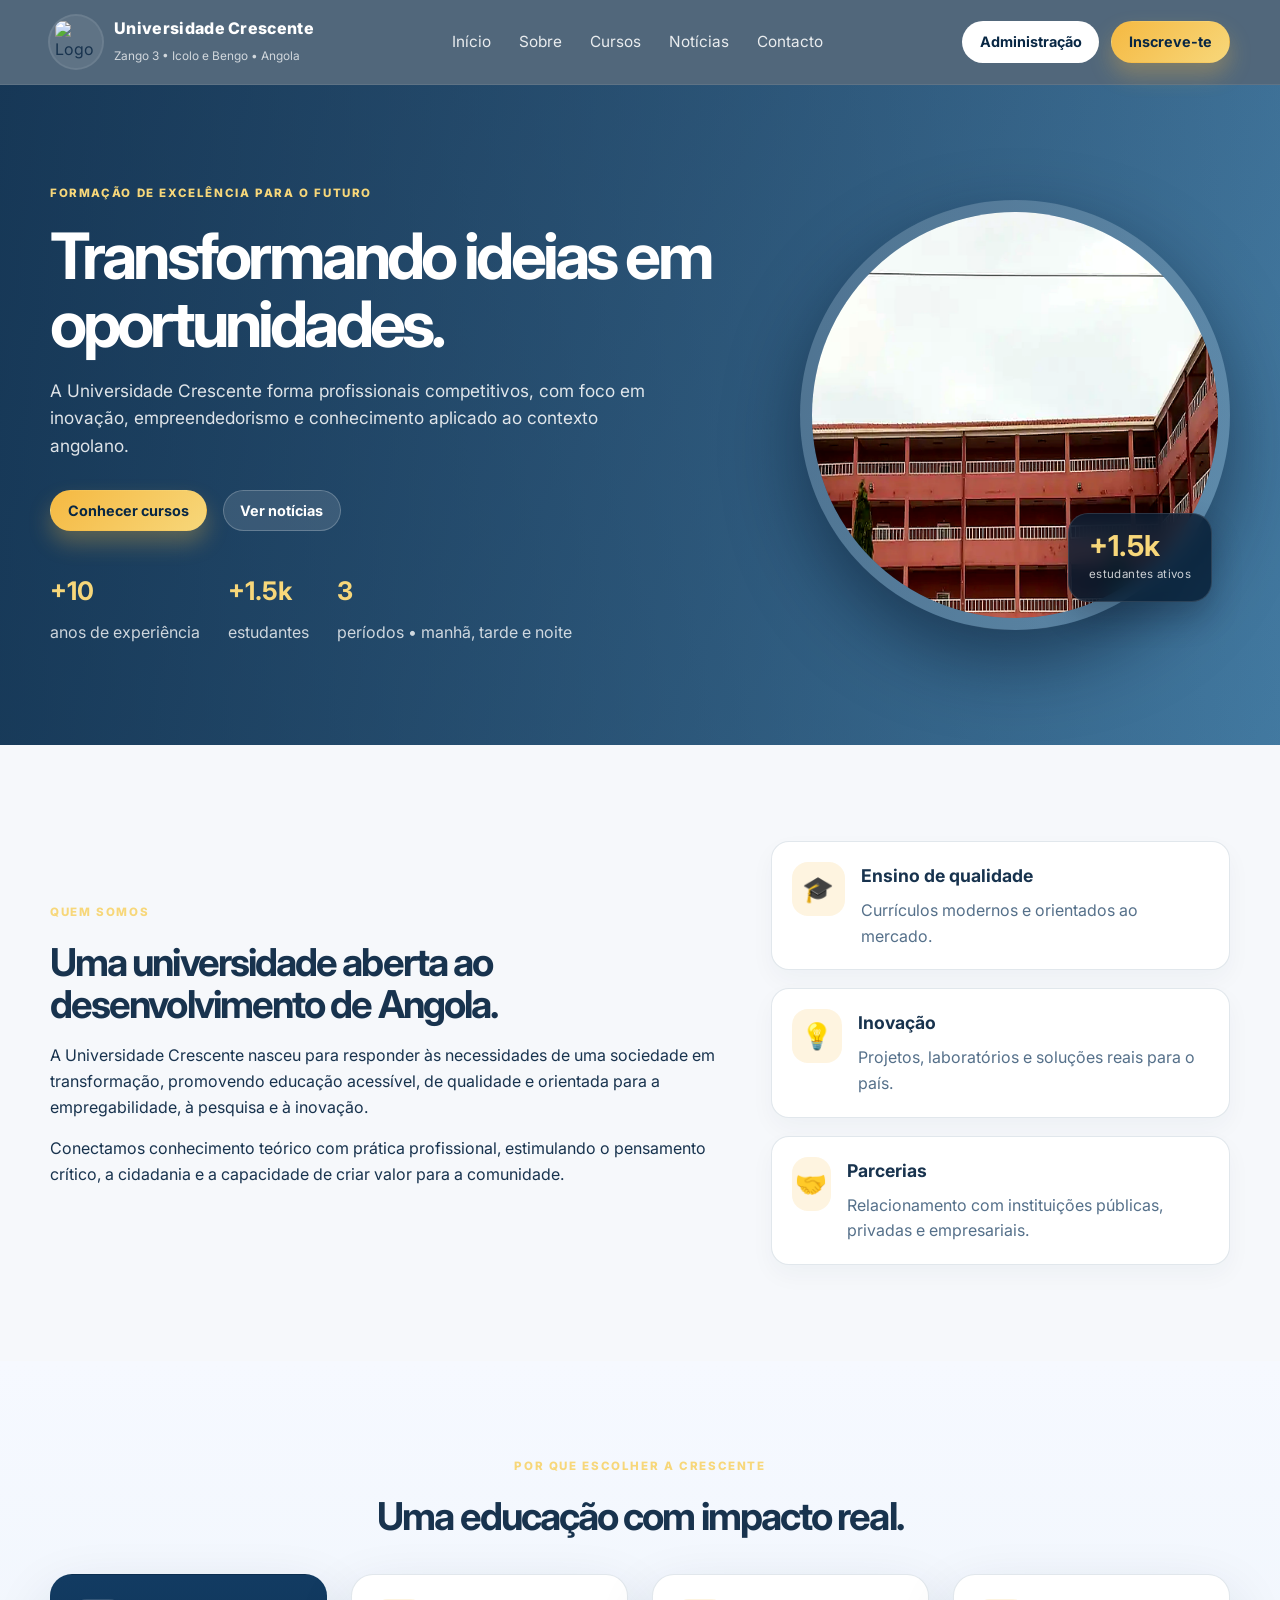
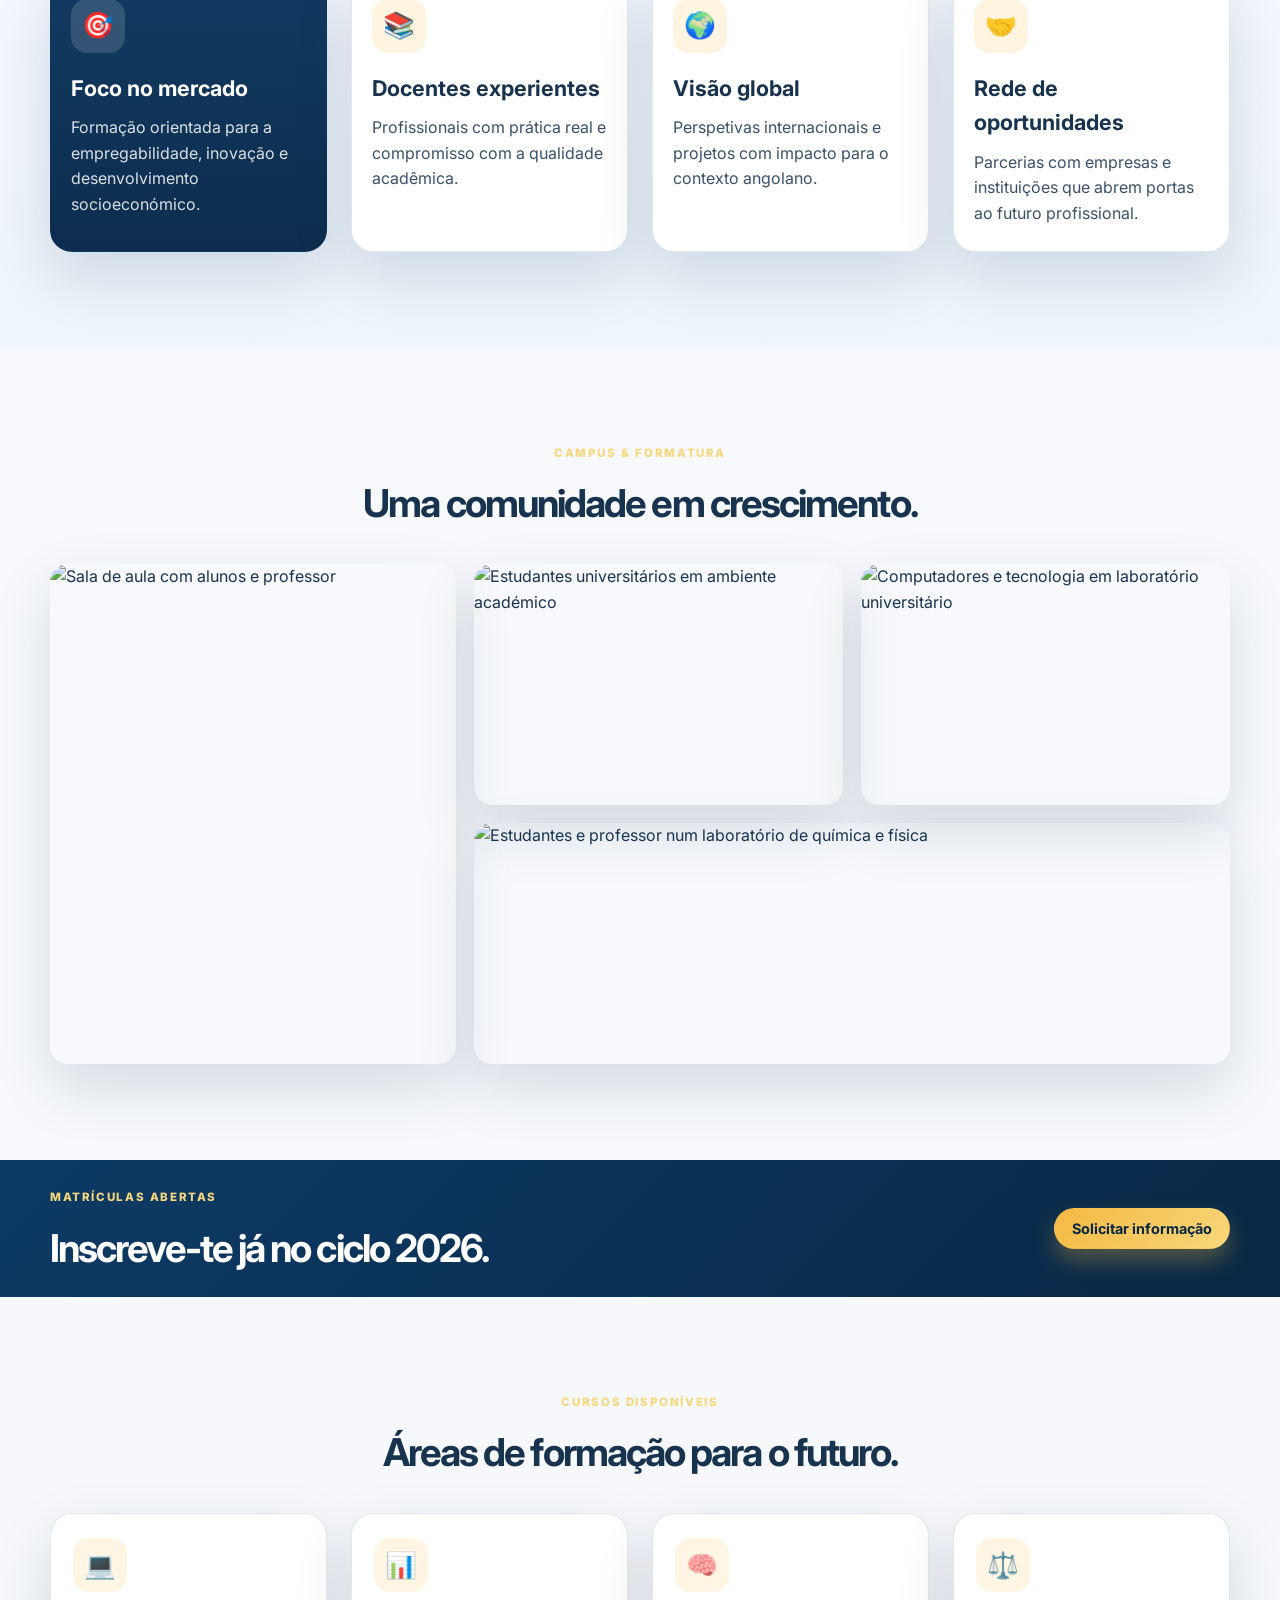
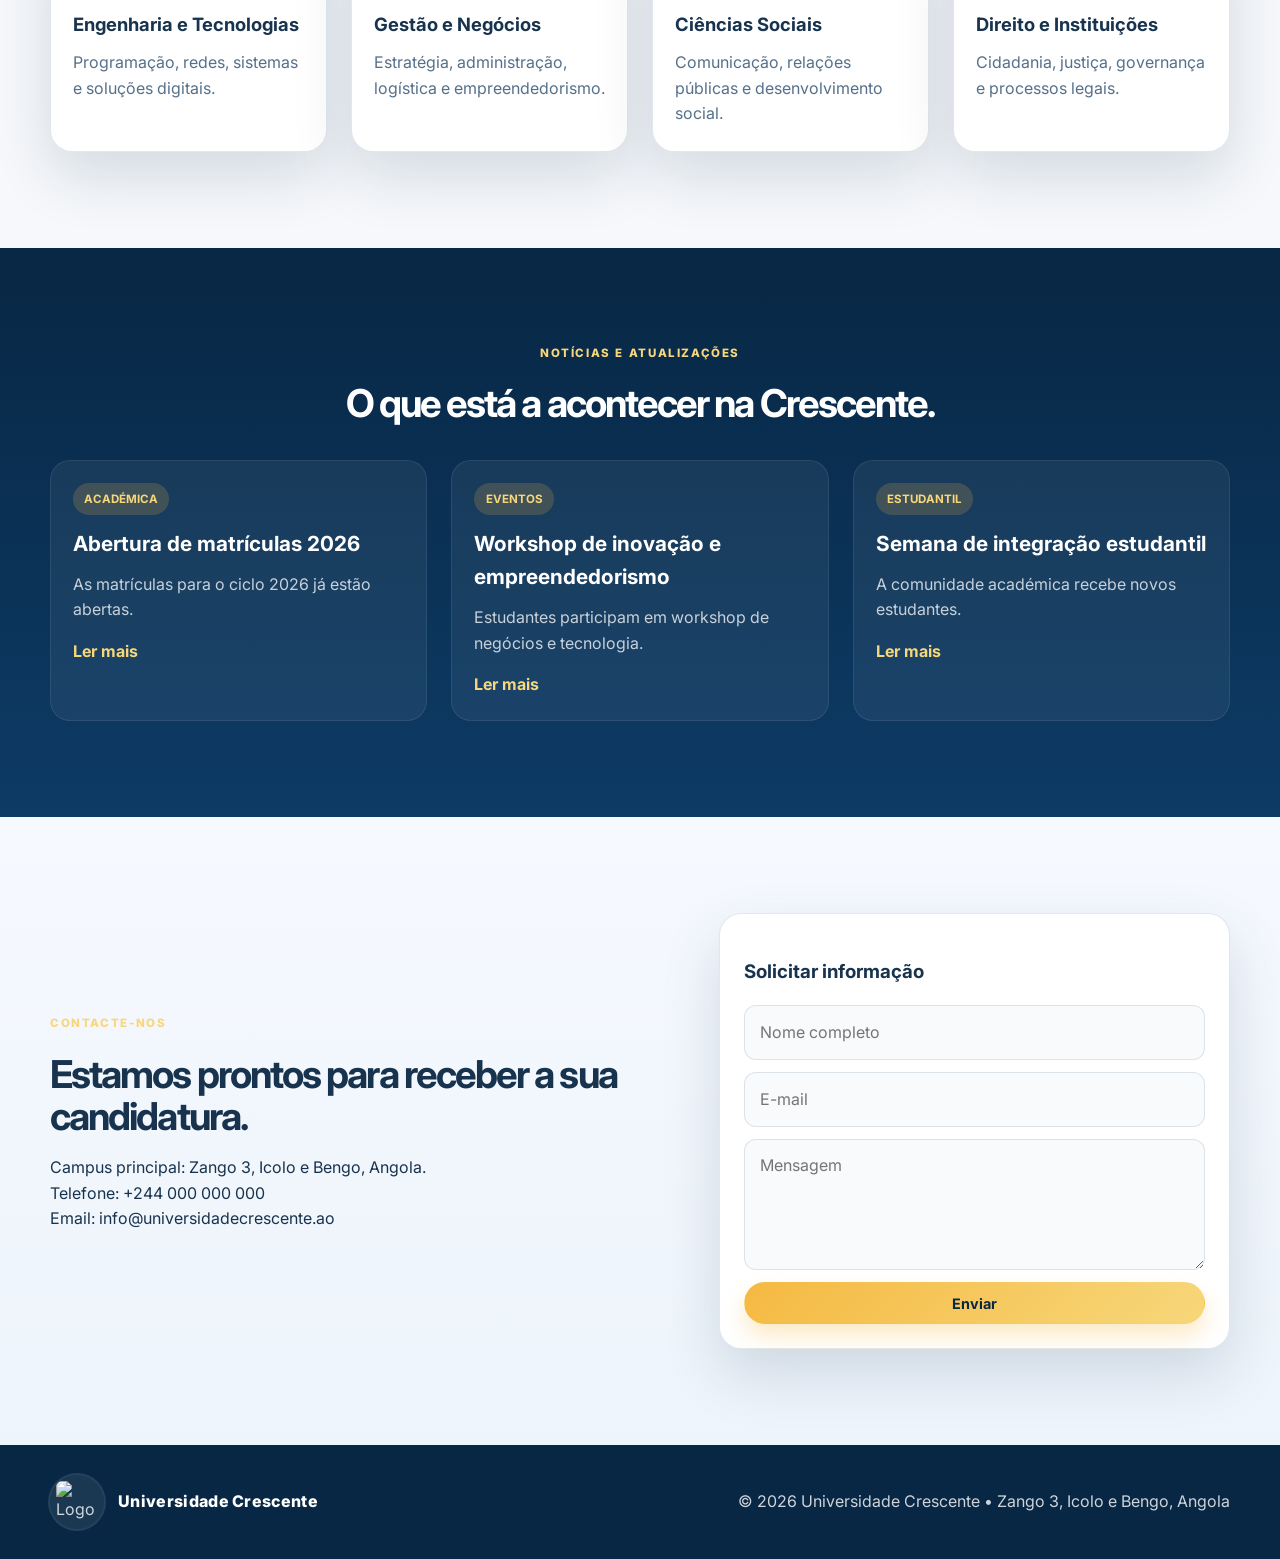
==== Iniversidade crescente/index.html @ 6e186191 "Primeiro commit do site da Universidade Crescente" ====
<!DOCTYPE html>
<html lang="pt-PT">
  <head>
    <meta charset="UTF-8" />
    <meta name="viewport" content="width=device-width, initial-scale=1.0" />
    <title>Universidade Crescente | Zango 3, Icolo e Bengo</title>
    <meta
      name="description"
      content="Universidade Crescente — formação superior de excelência em Zango 3, Icolo e Bengo, Angola."
    />
    <link rel="preconnect" href="https://fonts.googleapis.com" />
    <link rel="preconnect" href="https://fonts.gstatic.com" crossorigin />
    <link
      href="https://fonts.googleapis.com/css2?family=Inter:wght@400;500;600;700;800;900&display=swap"
      rel="stylesheet"
    />
    <link rel="stylesheet" href="assets/css/styles.css" />
  </head>
  <body>
    <header class="topbar">
      <div class="container topbar-inner">
        <div class="brand-wrap">
          <img
            class="brand-logo"
            src="https://encrypted-tbn0.gstatic.com/images?q=tbn:ANd9GcT2F87Zwjn7TJ3NVE-rUIoHO9vhzON_D3fx4YVmrLPmUOAvu31SydHjOck&s=10"
            alt="Logo da Universidade Crescente"
          />
          <div>
            <p class="brand-name">Universidade Crescente</p>
            <span class="brand-sub">Zango 3 • Icolo e Bengo • Angola</span>
          </div>
        </div>

        <nav class="nav" aria-label="Menu principal">
          <a href="#inicio">Início</a>
          <a href="#sobre">Sobre</a>
          <a href="#cursos">Cursos</a>
          <a href="#noticias">Notícias</a>
          <a href="#contacto">Contacto</a>
        </nav>

        <div class="nav-actions">
          <a href="admin.html" class="btn btn-light">Administração</a>
          <a href="#contacto" class="btn btn-primary">Inscreve-te</a>
        </div>
      </div>
    </header>

    <main>
      <section id="inicio" class="hero">
        <div class="hero-overlay"></div>
        <div class="container hero-grid">
          <div class="hero-copy">
            <p class="eyebrow">Formação de excelência para o futuro</p>
            <h1>Transformando ideias em oportunidades.</h1>
            <p class="lead">
              A Universidade Crescente forma profissionais competitivos, com foco em
              inovação, empreendedorismo e conhecimento aplicado ao contexto angolano.
            </p>
            <div class="cta-row">
              <a href="#cursos" class="btn btn-primary">Conhecer cursos</a>
              <a href="#noticias" class="btn btn-secondary">Ver notícias</a>
            </div>
            <ul class="hero-stats">
              <li><strong>+10</strong><span>anos de experiência</span></li>
              <li><strong>+1.5k</strong><span>estudantes</span></li>
              <li><strong>3</strong><span>períodos • manhã, tarde e noite</span></li>
            </ul>
          </div>

          <div class="hero-visual" aria-label="Estudantes universitários diversos">
            <div class="hero-portrait-wrap">
              <img
                class="hero-portrait"
                src="image/imagcres.webp"
                alt="Campus universitário da Universidade Crescente"
                style="object-position: center center;"
              />
            </div>
            <div class="hero-badge">
              <strong>+1.5k</strong>
              <span>estudantes ativos</span>
            </div>
          </div>
        </div>
      </section>

      <section id="sobre" class="section section-light">
        <div class="container two-col">
          <div>
            <p class="section-kicker">Quem somos</p>
            <h2>Uma universidade aberta ao desenvolvimento de Angola.</h2>
            <p>
              A Universidade Crescente nasceu para responder às necessidades de uma
              sociedade em transformação, promovendo educação acessível, de qualidade e
              orientada para a empregabilidade, à pesquisa e à inovação.
            </p>
            <p>
              Conectamos conhecimento teórico com prática profissional, estimulando o
              pensamento crítico, a cidadania e a capacidade de criar valor para a
              comunidade.
            </p>
          </div>

          <div class="feature-panel">
            <div class="feature-item">
              <div class="icon">🎓</div>
              <div>
                <h4>Ensino de qualidade</h4>
                <p>Currículos modernos e orientados ao mercado.</p>
              </div>
            </div>
            <div class="feature-item">
              <div class="icon">💡</div>
              <div>
                <h4>Inovação</h4>
                <p>Projetos, laboratórios e soluções reais para o país.</p>
              </div>
            </div>
            <div class="feature-item">
              <div class="icon">🤝</div>
              <div>
                <h4>Parcerias</h4>
                <p>Relacionamento com instituições públicas, privadas e empresariais.</p>
              </div>
            </div>
          </div>
        </div>
      </section>

      <section class="section section-contrast">
        <div class="container">
          <div class="section-heading center-heading">
            <p class="section-kicker">Por que escolher a Crescente</p>
            <h2>Uma educação com impacto real.</h2>
          </div>

          <div class="differentials-grid">
            <article class="differential-card accent">
              <span class="big-icon">🎯</span>
              <h3>Foco no mercado</h3>
              <p>Formação orientada para a empregabilidade, inovação e desenvolvimento socioeconómico.</p>
            </article>
            <article class="differential-card">
              <span class="big-icon">📚</span>
              <h3>Docentes experientes</h3>
              <p>Profissionais com prática real e compromisso com a qualidade acadêmica.</p>
            </article>
            <article class="differential-card">
              <span class="big-icon">🌍</span>
              <h3>Visão global</h3>
              <p>Perspetivas internacionais e projetos com impacto para o contexto angolano.</p>
            </article>
            <article class="differential-card">
              <span class="big-icon">🤝</span>
              <h3>Rede de oportunidades</h3>
              <p>Parcerias com empresas e instituições que abrem portas ao futuro profissional.</p>
            </article>
          </div>
        </div>
      </section>

      <section class="section gallery-section">
        <div class="container">
          <div class="section-heading center-heading">
            <p class="section-kicker">Campus & formatura</p>
            <h2>Uma comunidade em crescimento.</h2>
          </div>

          <div class="gallery-grid">
            <div class="gallery-item tall">
              <img src="https://images.unsplash.com/photo-1522202176988-66273c2fd55f?auto=format&fit=crop&w=900&q=80" alt="Sala de aula com alunos e professor" style="object-position: center center;" />
            </div>
            <div class="gallery-item">
              <img src="https://images.unsplash.com/photo-1522202176988-66273c2fd55f?auto=format&fit=crop&w=900&q=80" alt="Estudantes universitários em ambiente académico" style="object-position: center center;" />
            </div>
            <div class="gallery-item">
              <img src="https://images.unsplash.com/photo-1516321318423-f06f85e504b3?auto=format&fit=crop&w=900&q=80" alt="Computadores e tecnologia em laboratório universitário" style="object-position: center center;" />
            </div>
            <div class="gallery-item wide">
              <img src="https://images.unsplash.com/photo-1531482615713-2afd69097998?auto=format&fit=crop&w=1200&q=80" alt="Estudantes e professor num laboratório de química e física" style="object-position: center center;" />
            </div>
          </div>
        </div>
      </section>

      <section class="section admission-banner">
        <div class="container admission-inner">
          <div>
            <p class="section-kicker">Matrículas abertas</p>
            <h2>Inscreve-te já no ciclo 2026.</h2>
          </div>
          <a href="#contacto" class="btn btn-primary">Solicitar informação</a>
        </div>
      </section>

      <section id="cursos" class="section section-light">
        <div class="container">
          <div class="section-heading center-heading">
            <p class="section-kicker">Cursos disponíveis</p>
            <h2>Áreas de formação para o futuro.</h2>
          </div>
          <div id="courses-grid" class="courses-grid"></div>
        </div>
      </section>

      <section id="noticias" class="section section-dark">
        <div class="container">
          <div class="section-heading center-heading">
            <p class="section-kicker">Notícias e atualizações</p>
            <h2>O que está a acontecer na Crescente.</h2>
          </div>
          <div id="news-list" class="news-list"></div>
        </div>
      </section>

      <section id="contacto" class="section section-contrast">
        <div class="container contact-grid">
          <div>
            <p class="section-kicker">Contacte-nos</p>
            <h2>Estamos prontos para receber a sua candidatura.</h2>
            <p>
              Campus principal: Zango 3, Icolo e Bengo, Angola.<br />
              Telefone: +244 000 000 000<br />
              Email: info@universidadecrescente.ao
            </p>
          </div>
          <div class="contact-card">
            <h3>Solicitar informação</h3>
            <form class="contact-form">
              <input type="text" placeholder="Nome completo" />
              <input type="email" placeholder="E-mail" />
              <textarea rows="4" placeholder="Mensagem"></textarea>
              <button type="button" class="btn btn-primary">Enviar</button>
            </form>
          </div>
        </div>
      </section>
    </main>

    <footer class="site-footer">
      <div class="container footer-inner">
        <div class="footer-brand">
          <img
            class="brand-logo footer-logo-img"
            src="https://encrypted-tbn0.gstatic.com/images?q=tbn:ANd9GcT2F87Zwjn7TJ3NVE-rUIoHO9vhzON_D3fx4YVmrLPmUOAvu31SydHjOck&s=10"
            alt="Logo da Universidade Crescente"
          />
          <p class="brand-name footer-logo">Universidade Crescente</p>
        </div>
        <p>© 2026 Universidade Crescente • Zango 3, Icolo e Bengo, Angola</p>
      </div>
    </footer>

    <script src="assets/js/main.js"></script>
  </body>
</html>
---- Iniversidade crescente/assets/css/styles.css ----
:root {
  --navy: #0d3b66;
  --navy-dark: #082744;
  --gold: #f5b942;
  --gold-soft: #f7d77a;
  --white: #ffffff;
  --cream: #f6f8fb;
  --text: #18334e;
  --muted: #55708a;
  --line: rgba(13, 59, 102, 0.12);
  --radius: 22px;
  --shadow: 0 24px 60px rgba(8, 39, 68, 0.14);
}

* { box-sizing: border-box; }

html {
  scroll-behavior: smooth;
}

body {
  margin: 0;
  font-family: 'Inter', sans-serif;
  background: var(--white);
  color: var(--text);
  line-height: 1.6;
}

img {
  max-width: 100%;
  display: block;
}

a {
  text-decoration: none;
}

button, input, textarea, select {
  font: inherit;
}

.container {
  width: min(1180px, calc(100% - 32px));
  margin: 0 auto;
}

.topbar {
  position: sticky;
  top: 0;
  z-index: 20;
  background: rgba(8, 39, 68, 0.7);
  border-bottom: 1px solid rgba(255, 255, 255, 0.08);
  backdrop-filter: blur(12px);
}

.topbar-inner {
  display: flex;
  align-items: center;
  justify-content: space-between;
  min-height: 84px;
  gap: 20px;
}

.brand-wrap {
  display: flex;
  align-items: center;
  gap: 12px;
}

.brand-logo {
  width: 52px;
  height: 52px;
  object-fit: cover;
  border-radius: 50%;
  background: rgba(255,255,255,0.08);
  padding: 5px;
  display: block;
  overflow: hidden;
  box-shadow: 0 0 0 2px rgba(255,255,255,0.15);
}

.brand-name {
  margin: 0;
  font-size: 1rem;
  color: var(--white);
  font-weight: 800;
  letter-spacing: 0.02em;
}

.brand-sub {
  color: rgba(255, 255, 255, 0.74);
  font-size: 0.74rem;
}

.nav {
  display: flex;
  align-items: center;
  gap: 28px;
}

.nav a {
  color: rgba(255, 255, 255, 0.88);
  font-size: 0.96rem;
  transition: opacity 0.2s ease;
}

.nav a:hover {
  opacity: 0.8;
}

.nav-actions {
  display: flex;
  align-items: center;
  gap: 12px;
}

.btn {
  display: inline-flex;
  align-items: center;
  justify-content: center;
  padding: 0.7rem 1.05rem;
  border-radius: 999px;
  font-weight: 700;
  border: 1px solid transparent;
  transition: transform 0.2s ease, box-shadow 0.2s ease;
  cursor: pointer;
  font-size: 0.9rem;
  line-height: 1.2;
}

.btn:hover {
  transform: translateY(-1px);
}

.btn-primary {
  background: linear-gradient(135deg, var(--gold) 0%, var(--gold-soft) 100%);
  color: var(--navy-dark);
  box-shadow: 0 12px 22px rgba(245, 185, 66, 0.3);
}

.btn-secondary {
  background: rgba(255, 255, 255, 0.12);
  border-color: rgba(255, 255, 255, 0.22);
  color: var(--white);
}

.btn-light {
  background: var(--white);
  color: var(--navy-dark);
}

.hero {
  position: relative;
  background: linear-gradient(120deg, rgba(13, 59, 102, 0.82), rgba(20, 98, 152, 0.76)), url('../image/imagcres.webp') center/cover no-repeat;
  min-height: 660px;
  display: flex;
  align-items: center;
}

.hero-overlay {
  position: absolute;
  inset: 0;
  background: linear-gradient(90deg, rgba(8, 39, 68, 0.7), rgba(8, 39, 68, 0.15));
}

.hero-grid {
  position: relative;
  z-index: 1;
  display: grid;
  grid-template-columns: 1.3fr 0.7fr;
  gap: 48px;
  align-items: center;
  padding: 80px 0;
}

.hero-copy {
  color: var(--white);
}

.eyebrow,
.section-kicker {
  margin: 0 0 20px;
  text-transform: uppercase;
  letter-spacing: 0.14em;
  font-size: 0.72rem;
  font-weight: 800;
  color: var(--gold-soft);
}

.hero-copy h1 {
  margin: 0;
  font-size: clamp(2.6rem, 5vw, 5rem);
  line-height: 1.05;
  letter-spacing: -0.06em;
}

.lead {
  margin: 20px 0 0;
  max-width: 620px;
  color: rgba(255, 255, 255, 0.86);
  font-size: 1.08rem;
}

.cta-row {
  display: flex;
  gap: 16px;
  flex-wrap: wrap;
  margin-top: 30px;
}

.hero-stats {
  list-style: none;
  padding: 0;
  margin: 40px 0 0;
  display: flex;
  flex-wrap: wrap;
  gap: 28px;
}

.hero-stats li {
  display: flex;
  flex-direction: column;
  gap: 8px;
}

.hero-stats strong {
  font-size: clamp(1.4rem, 2vw, 2rem);
  color: var(--gold-soft);
}

.hero-stats span {
  color: rgba(255, 255, 255, 0.78);
}

.hero-visual {
  position: relative;
  display: flex;
  justify-content: center;
  align-items: center;
  min-height: 420px;
}

.hero-portrait-wrap {
  width: min(430px, 78vw);
  aspect-ratio: 1;
  border-radius: 50%;
  overflow: hidden;
  border: 12px solid rgba(255, 255, 255, 0.16);
  box-shadow: 0 30px 70px rgba(5, 22, 41, 0.5);
}

.hero-portrait {
  width: 100%;
  height: 100%;
  object-fit: cover;
  display: block;
  filter: saturate(1.08) contrast(1.05);
}

.hero-badge {
  position: absolute;
  right: 18px;
  bottom: 28px;
  display: flex;
  flex-direction: column;
  gap: 4px;
  padding: 18px 20px;
  border-radius: 20px;
  background: rgba(6, 28, 50, 0.8);
  border: 1px solid rgba(255, 255, 255, 0.12);
  backdrop-filter: blur(10px);
  box-shadow: 0 16px 30px rgba(9, 18, 35, 0.24);
  color: var(--white);
}

.hero-badge strong {
  font-size: 1.8rem;
  line-height: 1;
  color: var(--gold-soft);
}

.hero-badge span {
  font-size: 0.72rem;
  color: rgba(255, 255, 255, 0.78);
  letter-spacing: 0.03em;
}

.section {
  padding: 96px 0;
}

.section-light {
  background: var(--cream);
}

.section-dark {
  background: linear-gradient(180deg, var(--navy-dark) 0%, var(--navy) 100%);
  color: var(--white);
}

.section-contrast {
  background: linear-gradient(180deg, #f6f9ff 0%, #edf4fb 100%);
}

.center-heading {
  text-align: center;
  max-width: 700px;
  margin-left: auto;
  margin-right: auto;
}

.two-col {
  display: grid;
  grid-template-columns: 1.2fr 0.8fr;
  gap: 32px;
  align-items: center;
}

.two-col h2,
.section-heading h2,
.admission-banner h2,
.contact-grid h2 {
  margin: 0 0 18px;
  font-size: clamp(2rem, 3vw, 3rem);
  line-height: 1.1;
  letter-spacing: -0.05em;
}

.feature-panel {
  display: grid;
  gap: 18px;
}

.feature-item {
  display: flex;
  align-items: flex-start;
  gap: 16px;
  background: var(--white);
  border: 1px solid var(--line);
  border-radius: 18px;
  padding: 20px;
  box-shadow: 0 10px 25px rgba(8, 39, 68, 0.04);
}

.icon,
.big-icon {
  width: 54px;
  height: 54px;
  display: grid;
  place-items: center;
  border-radius: 16px;
  background: rgba(245, 185, 66, 0.16);
  color: var(--navy-dark);
  font-size: 1.6rem;
}

.feature-item h4 {
  margin: 0 0 8px;
  font-size: 1.1rem;
}

.feature-item p {
  margin: 0;
  color: var(--muted);
}

.differentials-grid {
  display: grid;
  grid-template-columns: repeat(4, minmax(0, 1fr));
  gap: 24px;
  margin-top: 36px;
}

.differential-card {
  background: var(--white);
  border-radius: var(--radius);
  border: 1px solid var(--line);
  box-shadow: var(--shadow);
  padding: 24px 20px;
}

.differential-card.accent {
  background: linear-gradient(180deg, #123b62 0%, #0c2d4d 100%);
  color: var(--white);
}

.differential-card.accent .big-icon {
  background: rgba(255,255,255,0.14);
  color: var(--gold-soft);
}

.differential-card h3 {
  margin: 18px 0 10px;
  font-size: 1.35rem;
}

.differential-card p {
  margin: 0;
  color: inherit;
  opacity: 0.85;
}

.gallery-section {
  background: #f7f9fc;
}

.gallery-grid {
  display: grid;
  grid-template-columns: 1.1fr 1fr 1fr;
  gap: 18px;
  margin-top: 40px;
}

.gallery-item {
  overflow: hidden;
  border-radius: 18px;
  min-height: 240px;
  box-shadow: var(--shadow);
}

.gallery-item.tall {
  grid-row: span 2;
  min-height: 500px;
}

.gallery-item.wide {
  grid-column: span 2;
}

.gallery-item img {
  width: 100%;
  height: 100%;
  object-fit: cover;
  display: block;
  object-position: center center;
}

.admission-banner {
  background: linear-gradient(135deg, var(--navy) 0%, var(--navy-dark) 100%);
  padding: 28px 0;
}

.admission-inner {
  display: flex;
  align-items: center;
  justify-content: space-between;
  gap: 20px;
}

.admission-banner h2 {
  margin: 0;
  color: var(--white);
}

.courses-grid {
  display: grid;
  grid-template-columns: repeat(4, minmax(0, 1fr));
  gap: 24px;
  margin-top: 40px;
}

.course-card {
  background: var(--white);
  border: 1px solid var(--line);
  border-radius: 22px;
  box-shadow: var(--shadow);
  padding: 24px 22px;
}

.course-icon {
  width: 54px;
  height: 54px;
  display: grid;
  place-items: center;
  border-radius: 16px;
  background: rgba(245, 185, 66, 0.15);
  font-size: 1.6rem;
}

.course-card h3 {
  margin: 18px 0 10px;
  font-size: 1.15rem;
}

.course-card p {
  margin: 0;
  color: var(--muted);
}

.news-list {
  display: grid;
  grid-template-columns: repeat(3, minmax(0, 1fr));
  gap: 24px;
  margin-top: 36px;
}

.news-card {
  background: rgba(255,255,255,0.06);
  border: 1px solid rgba(255,255,255,0.08);
  border-radius: 20px;
  padding: 22px;
}

.news-card span {
  display: inline-flex;
  margin-bottom: 12px;
  padding: 0.4rem 0.7rem;
  border-radius: 999px;
  background: rgba(245, 185, 66, 0.18);
  color: var(--gold-soft);
  font-size: 0.72rem;
  font-weight: 700;
  text-transform: uppercase;
}

.news-card h3 {
  margin: 0 0 12px;
  font-size: 1.3rem;
}

.news-card p {
  margin: 0 0 16px;
  color: rgba(255,255,255,0.76);
}

.news-card a {
  color: var(--gold-soft);
  font-weight: 700;
}

.contact-grid {
  display: grid;
  grid-template-columns: 1fr 0.8fr;
  gap: 30px;
  align-items: center;
}

.contact-card {
  background: var(--white);
  border: 1px solid var(--line);
  border-radius: 22px;
  box-shadow: var(--shadow);
  padding: 24px;
}

.contact-form {
  display: grid;
  gap: 12px;
}

.contact-form input,
.contact-form textarea,
.field input,
.field textarea,
.field select {
  width: 100%;
  border: 1px solid var(--line);
  border-radius: 12px;
  background: #f8fafc;
  padding: 0.85rem 0.95rem;
  color: var(--text);
}

.site-footer {
  background: var(--navy-dark);
  color: rgba(255, 255, 255, 0.8);
  padding: 28px 0;
}

.footer-inner {
  display: flex;
  justify-content: space-between;
  gap: 24px;
  flex-wrap: wrap;
  align-items: center;
}

.footer-brand {
  display: flex;
  align-items: center;
  gap: 14px;
}

.footer-logo-img {
  width: 54px;
  height: 54px;
  border-radius: 50%;
  padding: 6px;
  object-fit: cover;
  display: block;
  overflow: hidden;
  box-shadow: 0 0 0 2px rgba(255,255,255,0.12);
}

.footer-logo {
  color: var(--white);
}

.admin-page {
  background: #f3f6f9;
}

.admin-header {
  background: var(--navy-dark);
  padding: 18px 0;
}

.admin-topbar {
  display: flex;
  justify-content: space-between;
  align-items: center;
  gap: 20px;
}

.admin-shell {
  display: grid;
  grid-template-columns: 240px 1fr;
  gap: 28px;
  padding-top: 28px;
  padding-bottom: 60px;
}

.admin-sidebar {
  background: var(--white);
  border: 1px solid var(--line);
  border-radius: 20px;
  padding: 20px;
  box-shadow: var(--shadow);
  height: fit-content;
}

.admin-sidebar h3 {
  margin-top: 0;
  margin-bottom: 16px;
}

.admin-sidebar ul {
  list-style: none;
  padding: 0;
  margin: 0;
  display: grid;
  gap: 10px;
  color: var(--muted);
}

.admin-content {
  display: grid;
  gap: 24px;
}

.panel {
  background: var(--white);
  border: 1px solid var(--line);
  border-radius: 20px;
  box-shadow: var(--shadow);
  padding: 24px;
}

.panel h2,
.social-head h3 {
  margin-top: 0;
}

.admin-form {
  display: grid;
  gap: 18px;
}

.field-row {
  display: grid;
  grid-template-columns: repeat(2, minmax(0, 1fr));
  gap: 16px;
}

.field {
  display: grid;
  gap: 8px;
}

.field label {
  font-weight: 700;
  color: var(--text);
}

.social-toggle {
  display: flex;
  flex-wrap: wrap;
  gap: 18px;
  color: var(--muted);
}

.button-row {
  display: flex;
  gap: 12px;
  flex-wrap: wrap;
}

.course-manager-list {
  margin-top: 20px;
  display: grid;
  gap: 14px;
}

.course-manager-item {
  display: flex;
  align-items: center;
  justify-content: space-between;
  gap: 20px;
  border: 1px solid var(--line);
  border-radius: 16px;
  padding: 14px 16px;
}

.course-manager-item strong {
  display: block;
  font-size: 1.02rem;
}

.course-actions {
  display: flex;
  gap: 8px;
}

.mini-btn {
  appearance: none;
  border: none;
  border-radius: 10px;
  padding: 0.6rem 0.8rem;
  font-weight: 700;
  cursor: pointer;
}

.mini-btn.edit {
  background: rgba(13, 59, 102, 0.08);
  color: var(--navy-dark);
}

.mini-btn.delete {
  background: rgba(220, 53, 69, 0.08);
  color: #b32638;
}

.social-head {
  display: flex;
  align-items: center;
  justify-content: space-between;
  gap: 12px;
}

.status-pill {
  display: inline-flex;
  align-items: center;
  border-radius: 999px;
  padding: 0.4rem 0.75rem;
  background: rgba(39, 174, 96, 0.12);
  color: #167a4d;
  font-weight: 700;
  font-size: 0.76rem;
}

.social-queue {
  color: var(--muted);
  margin-top: 18px;
}

@media (max-width: 980px) {
  .hero-grid,
  .two-col,
  .contact-grid,
  .admin-shell {
    grid-template-columns: 1fr;
  }

  .courses-grid,
  .news-list,
  .differentials-grid {
    grid-template-columns: repeat(2, minmax(0, 1fr));
  }
}

@media (max-width: 720px) {
  .nav {
    display: none;
  }

  .topbar-inner,
  .admission-inner,
  .footer-inner,
  .field-row,
  .button-row,
  .admin-topbar {
    display: grid;
    grid-template-columns: 1fr;
    align-items: flex-start;
  }

  .courses-grid,
  .news-list,
  .differentials-grid {
    grid-template-columns: 1fr;
  }

  .gallery-grid {
    grid-template-columns: 1fr;
  }

  .gallery-item.wide {
    grid-column: auto;
  }
}
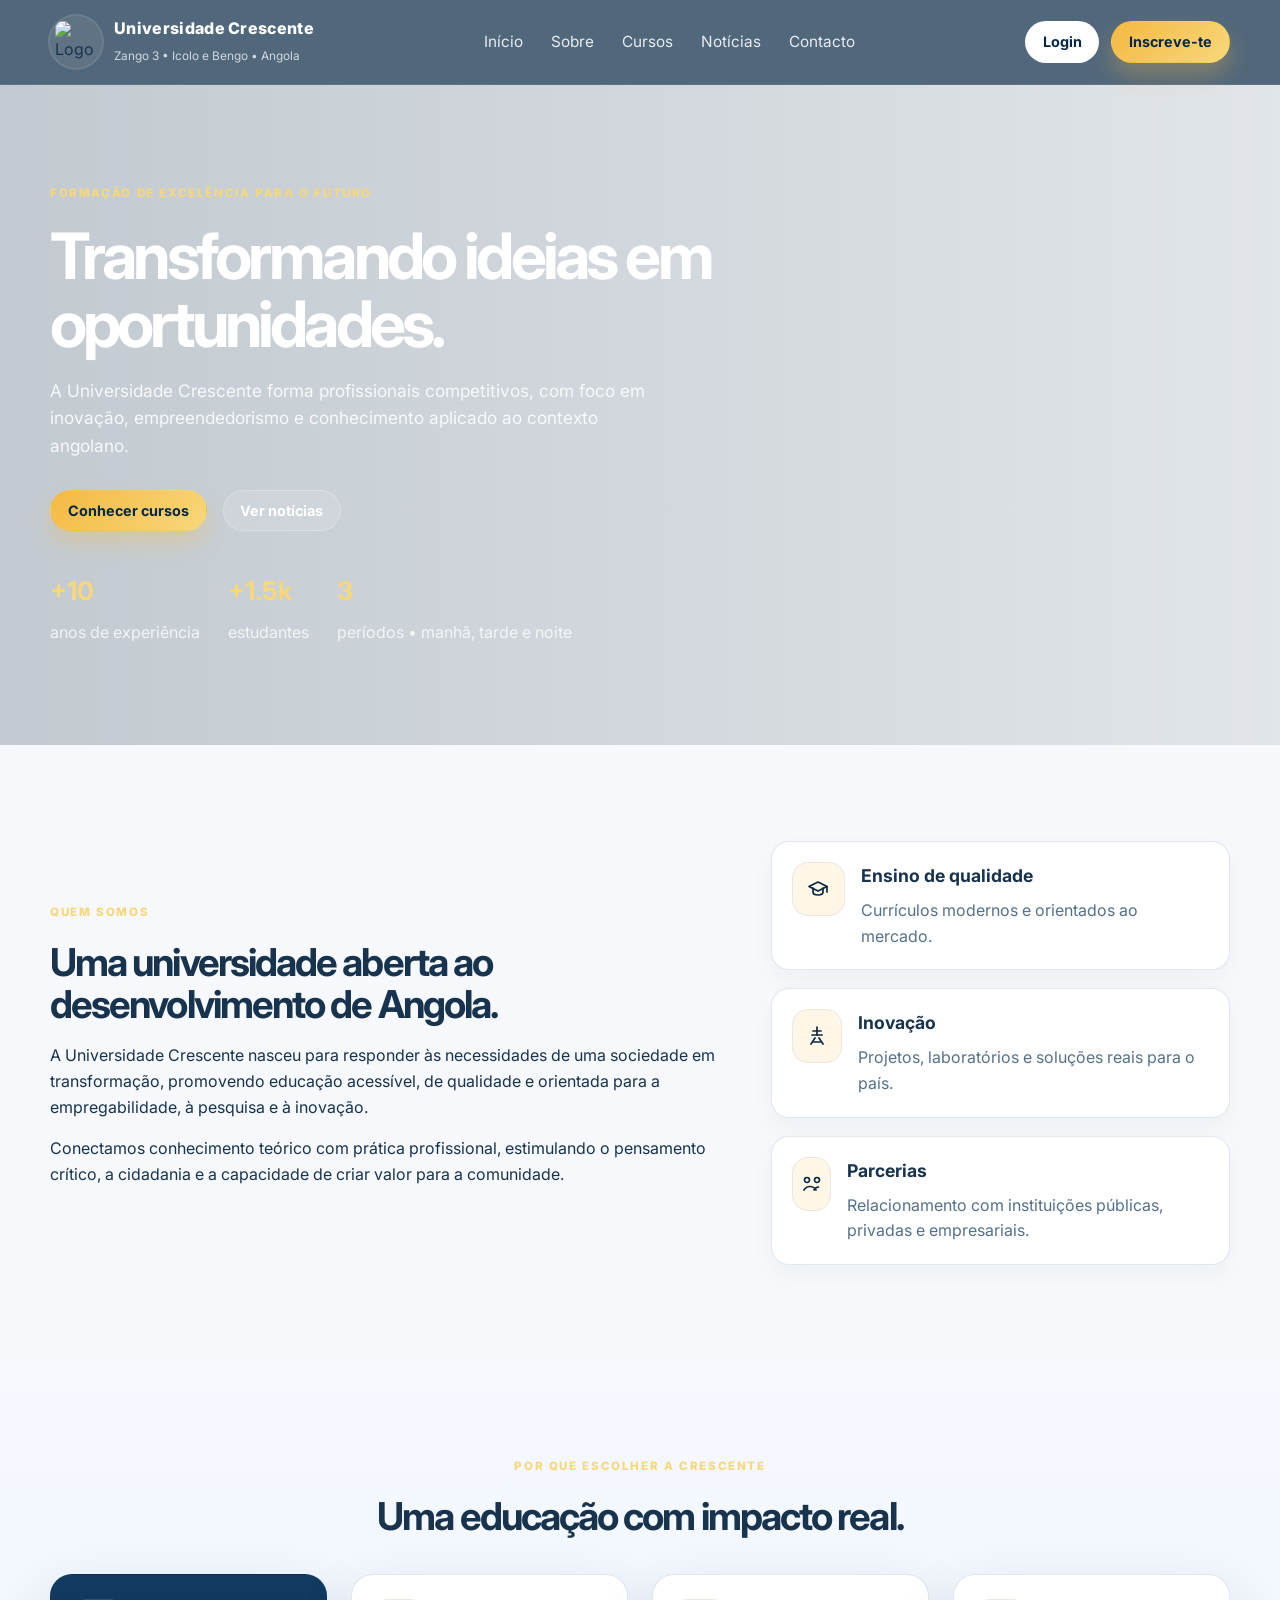
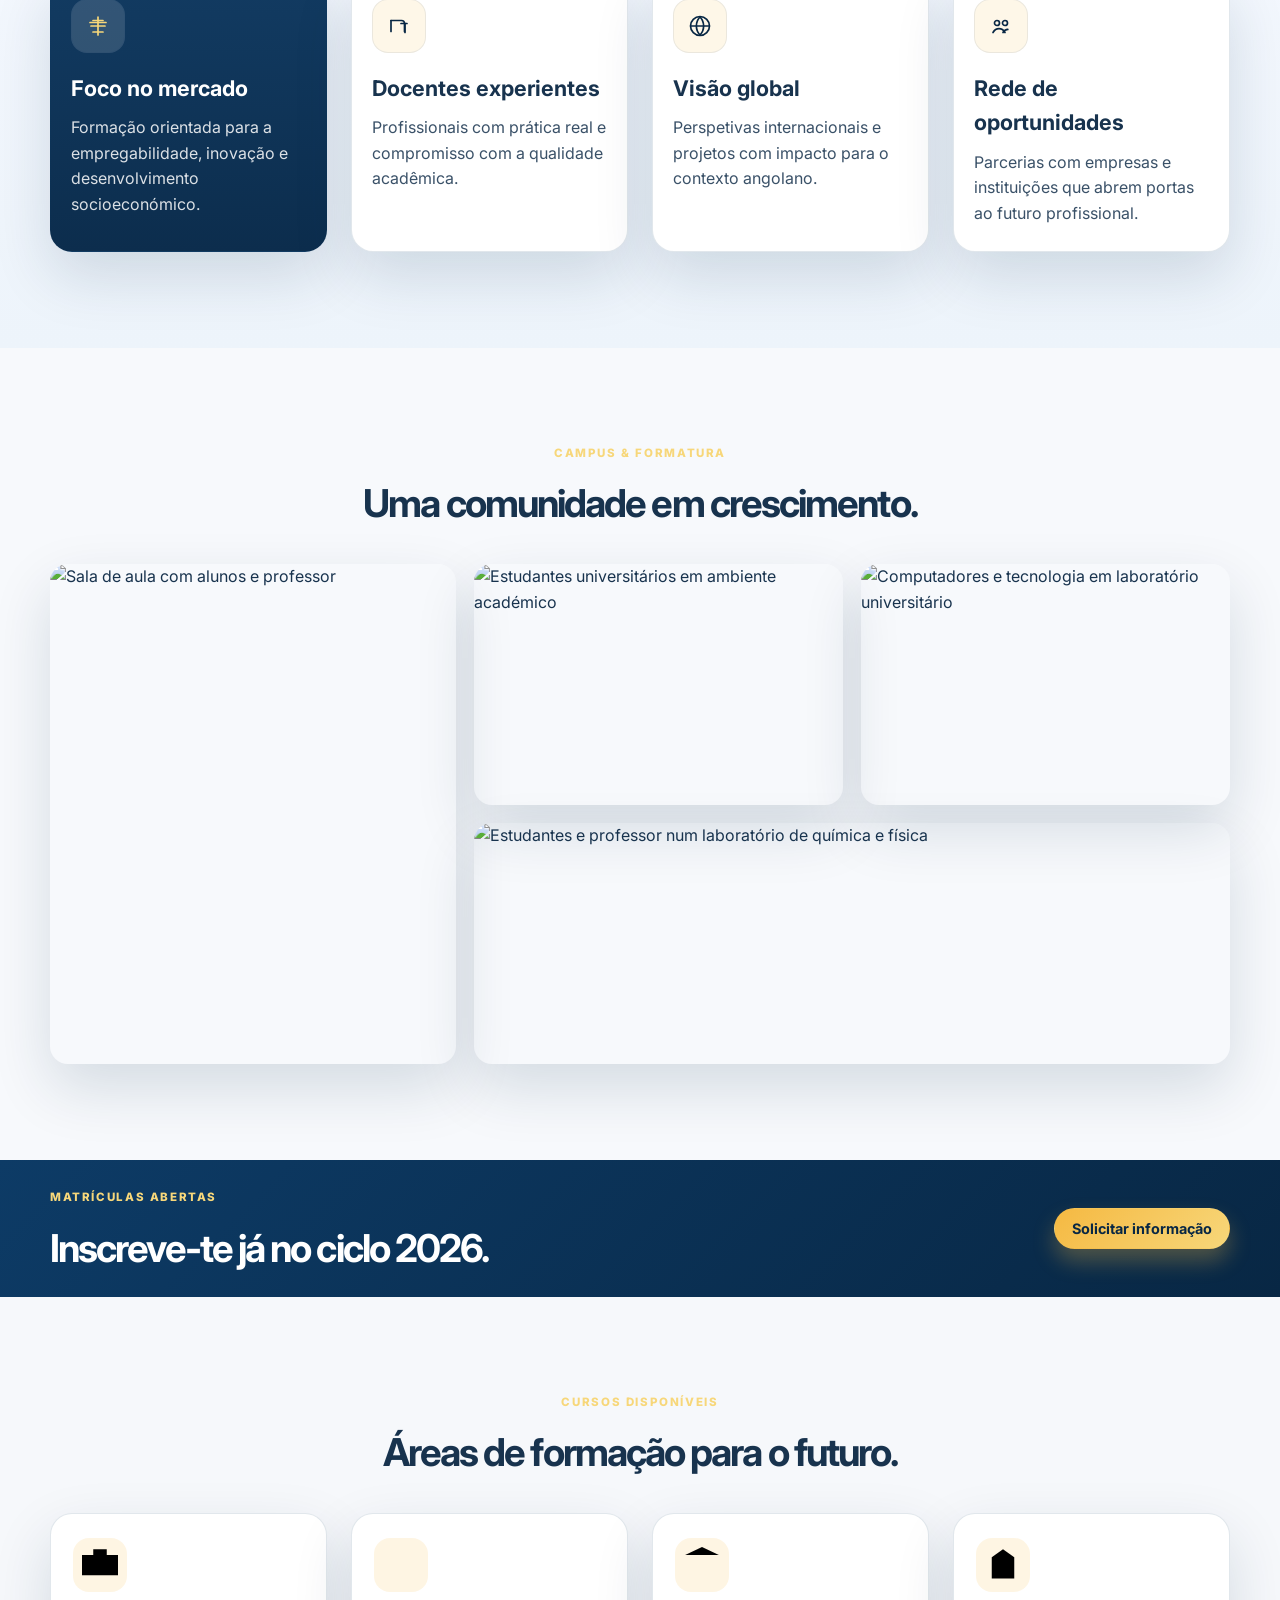
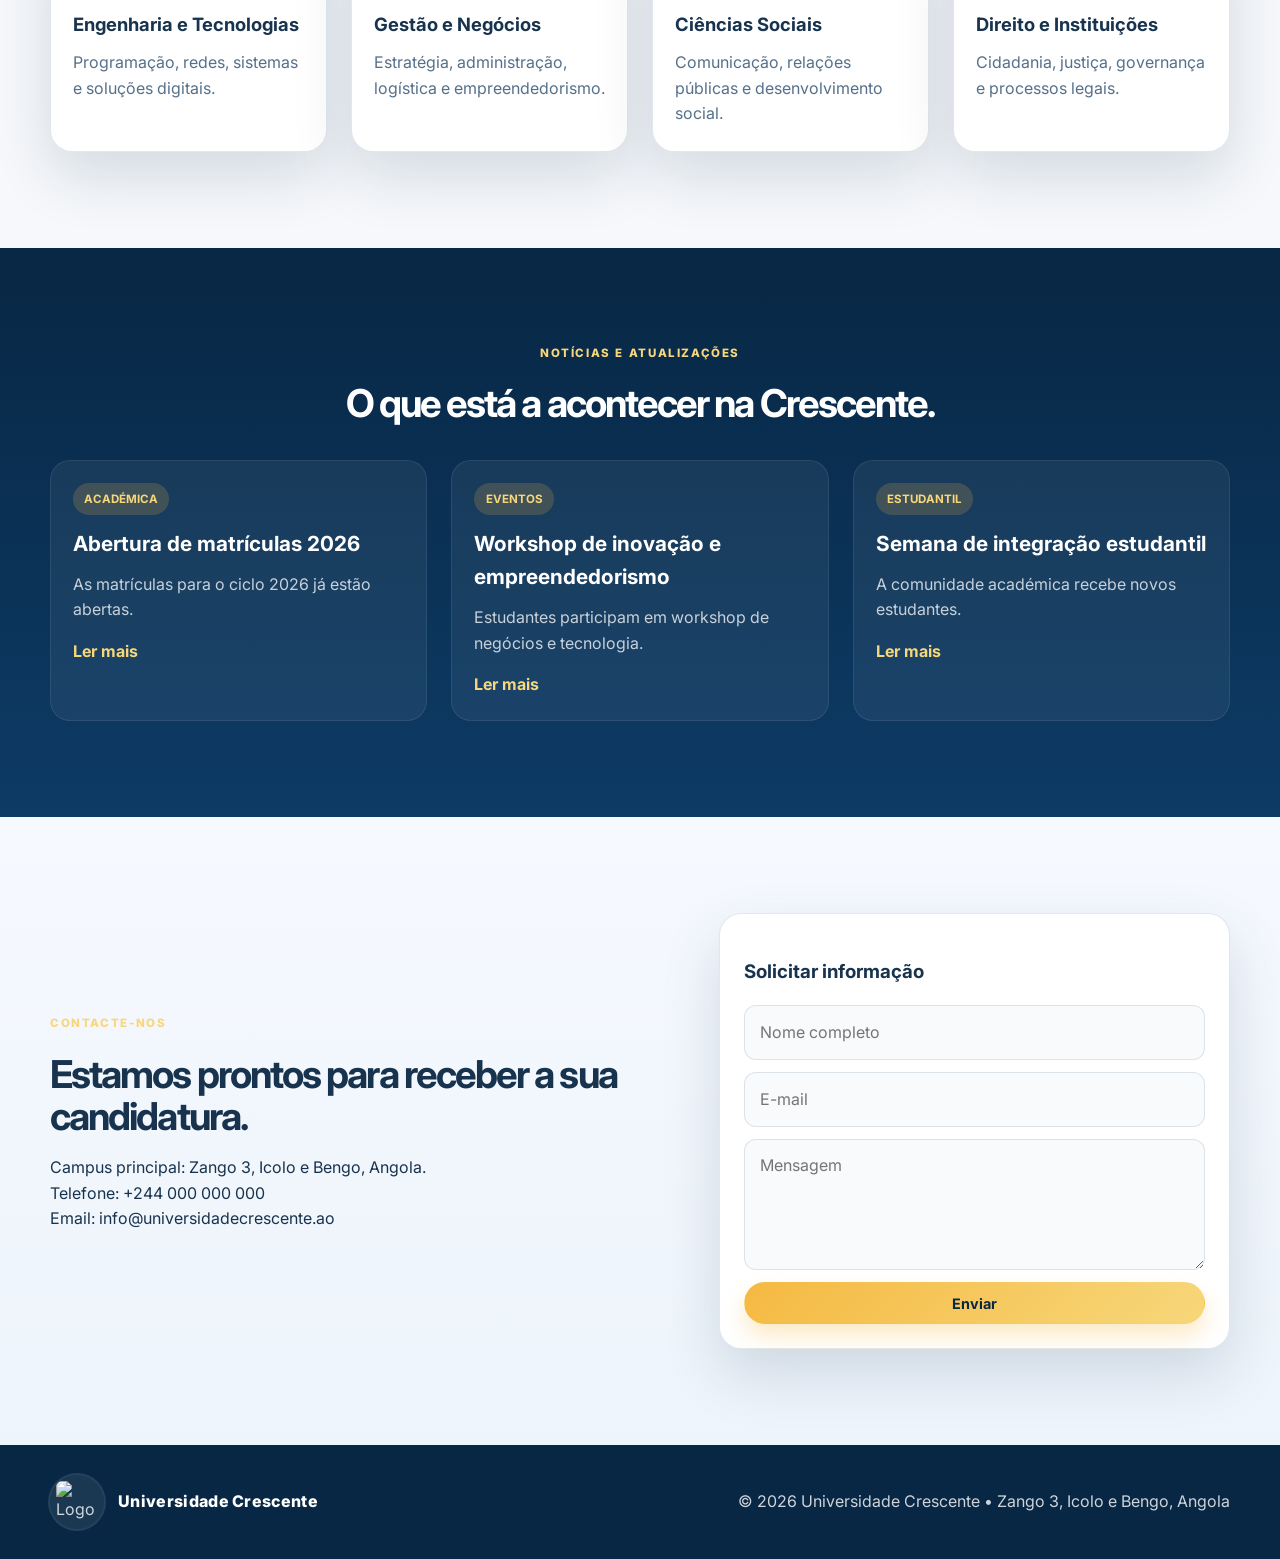
==== commit 91b09432: "Atualiza site da Universidade Crescente" ====
--- a/Iniversidade crescente/index.html
+++ b/Iniversidade crescente/index.html
@@ -40,7 +40,7 @@
         </nav>
 
         <div class="nav-actions">
-          <a href="admin.html" class="btn btn-light">Administração</a>
+          <a href="admin.html" id="admin-login-btn" class="btn btn-light">Login</a>
           <a href="#contacto" class="btn btn-primary">Inscreve-te</a>
         </div>
       </div>
@@ -72,8 +72,8 @@
             <div class="hero-portrait-wrap">
               <img
                 class="hero-portrait"
-                src="image/imagcres.webp"
-                alt="Campus universitário da Universidade Crescente"
+                src="https://thumbs.dreamstime.com/z/estudantes-negros-abra%C3%A7ando-e-celebrando-o-ensino-superior-conquista-no-campus-universit%C3%A1rio-sucesso-africano-mulher-africana-267049088.jpg"
+                alt="Estudantes africanos celebrando a conquista no campus universitário"
                 style="object-position: center center;"
               />
             </div>
@@ -104,21 +104,27 @@
 
           <div class="feature-panel">
             <div class="feature-item">
-              <div class="icon">🎓</div>
+              <div class="icon">
+                <svg viewBox="0 0 24 24" aria-hidden="true"><path d="M3 9.5 12 5l9 4.5-9 4.5L3 9.5Z"/><path d="M7 11v4c0 1.7 2.2 3 5 3s5-1.3 5-3v-4"/><path d="M21 9.5V15"/></svg>
+              </div>
               <div>
                 <h4>Ensino de qualidade</h4>
                 <p>Currículos modernos e orientados ao mercado.</p>
               </div>
             </div>
             <div class="feature-item">
-              <div class="icon">💡</div>
+              <div class="icon">
+                <svg viewBox="0 0 24 24" aria-hidden="true"><path d="M9 18h6"/><path d="M10 14 6 20"/><path d="M14 14l4 6"/><path d="M12 3v8"/><path d="M8 7h8"/><path d="M7 11h10"/></svg>
+              </div>
               <div>
                 <h4>Inovação</h4>
                 <p>Projetos, laboratórios e soluções reais para o país.</p>
               </div>
             </div>
             <div class="feature-item">
-              <div class="icon">🤝</div>
+              <div class="icon">
+                <svg viewBox="0 0 24 24" aria-hidden="true"><path d="M7 10.5a2.5 2.5 0 1 1 0-5 2.5 2.5 0 0 1 0 5Z"/><path d="M17 10.5a2.5 2.5 0 1 1 0-5 2.5 2.5 0 0 1 0 5Z"/><path d="M4 18c1.5-2.5 3.8-3.5 6-3.5s4.5 1 6 3.5"/><path d="M14 18c1.2-2 2.8-3 4.5-3"/></svg>
+              </div>
               <div>
                 <h4>Parcerias</h4>
                 <p>Relacionamento com instituições públicas, privadas e empresariais.</p>
@@ -137,22 +143,30 @@
 
           <div class="differentials-grid">
             <article class="differential-card accent">
-              <span class="big-icon">🎯</span>
+              <span class="big-icon">
+                <svg viewBox="0 0 24 24" aria-hidden="true"><path d="M12 3v18"/><path d="M4 8.5h16"/><path d="M7 6.5h10"/><path d="M7 18h10"/><path d="M5 12h14"/></svg>
+              </span>
               <h3>Foco no mercado</h3>
               <p>Formação orientada para a empregabilidade, inovação e desenvolvimento socioeconómico.</p>
             </article>
             <article class="differential-card">
-              <span class="big-icon">📚</span>
+              <span class="big-icon">
+                <svg viewBox="0 0 24 24" aria-hidden="true"><path d="M4 6.5h10.5a3 3 0 0 1 3 3v8"/><path d="M4 6.5v11"/><path d="M14 9.5h6"/><path d="M18 9.5v9"/></svg>
+              </span>
               <h3>Docentes experientes</h3>
               <p>Profissionais com prática real e compromisso com a qualidade acadêmica.</p>
             </article>
             <article class="differential-card">
-              <span class="big-icon">🌍</span>
+              <span class="big-icon">
+                <svg viewBox="0 0 24 24" aria-hidden="true"><path d="M12 2.5a9.5 9.5 0 0 1 9.5 9.5c0 5.2-4.3 9.5-9.5 9.5S2.5 17.2 2.5 12A9.5 9.5 0 0 1 12 2.5Z"/><path d="M3 12h18"/><path d="M12 3a13 13 0 0 1 0 18"/><path d="M12 3a13 13 0 0 0 0 18"/></svg>
+              </span>
               <h3>Visão global</h3>
               <p>Perspetivas internacionais e projetos com impacto para o contexto angolano.</p>
             </article>
             <article class="differential-card">
-              <span class="big-icon">🤝</span>
+              <span class="big-icon">
+                <svg viewBox="0 0 24 24" aria-hidden="true"><path d="M8 11.5a2.5 2.5 0 1 1 0-5 2.5 2.5 0 0 1 0 5Z"/><path d="M16 11.5a2.5 2.5 0 1 1 0-5 2.5 2.5 0 0 1 0 5Z"/><path d="M4 18.5c1.5-2.5 3.7-3.8 6-3.8s4.5 1.3 6 3.8"/><path d="M14 18.5c1.1-2 2.8-3.1 4.8-3.1"/></svg>
+              </span>
               <h3>Rede de oportunidades</h3>
               <p>Parcerias com empresas e instituições que abrem portas ao futuro profissional.</p>
             </article>
--- a/Iniversidade crescente/assets/css/styles.css
+++ b/Iniversidade crescente/assets/css/styles.css
@@ -151,21 +151,39 @@
 
 .hero {
   position: relative;
-  background: linear-gradient(120deg, rgba(13, 59, 102, 0.82), rgba(20, 98, 152, 0.76)), url('../image/imagcres.webp') center/cover no-repeat;
   min-height: 660px;
   display: flex;
   align-items: center;
+  overflow: hidden;
+}
+
+.hero::before {
+  content: "";
+  position: absolute;
+  inset: 0;
+  background: url('../image/imagcres.webp') center/cover no-repeat;
+  opacity: 1;
+  filter: saturate(1.2) contrast(1.1) brightness(1.12);
+}
+
+.hero::after {
+  content: "";
+  position: absolute;
+  inset: 0;
+  background: linear-gradient(90deg, rgba(8, 39, 68, 0.20), rgba(8, 39, 68, 0.10));
 }
 
 .hero-overlay {
   position: absolute;
   inset: 0;
-  background: linear-gradient(90deg, rgba(8, 39, 68, 0.7), rgba(8, 39, 68, 0.15));
+  background: linear-gradient(90deg, rgba(8, 39, 68, 0.06), rgba(8, 39, 68, 0.02));
+  pointer-events: none;
+  z-index: 1;
 }
 
 .hero-grid {
   position: relative;
-  z-index: 1;
+  z-index: 2;
   display: grid;
   grid-template-columns: 1.3fr 0.7fr;
   gap: 48px;
@@ -234,7 +252,7 @@
 
 .hero-visual {
   position: relative;
-  display: flex;
+  display: none;
   justify-content: center;
   align-items: center;
   min-height: 420px;
@@ -349,9 +367,21 @@
   display: grid;
   place-items: center;
   border-radius: 16px;
-  background: rgba(245, 185, 66, 0.16);
+  background: rgba(245, 185, 66, 0.12);
   color: var(--navy-dark);
   font-size: 1.6rem;
+  border: 1px solid rgba(13, 59, 102, 0.08);
+}
+
+.icon svg,
+.big-icon svg {
+  width: 24px;
+  height: 24px;
+  stroke: currentColor;
+  fill: none;
+  stroke-width: 1.7;
+  stroke-linecap: round;
+  stroke-linejoin: round;
 }
 
 .feature-item h4 {
